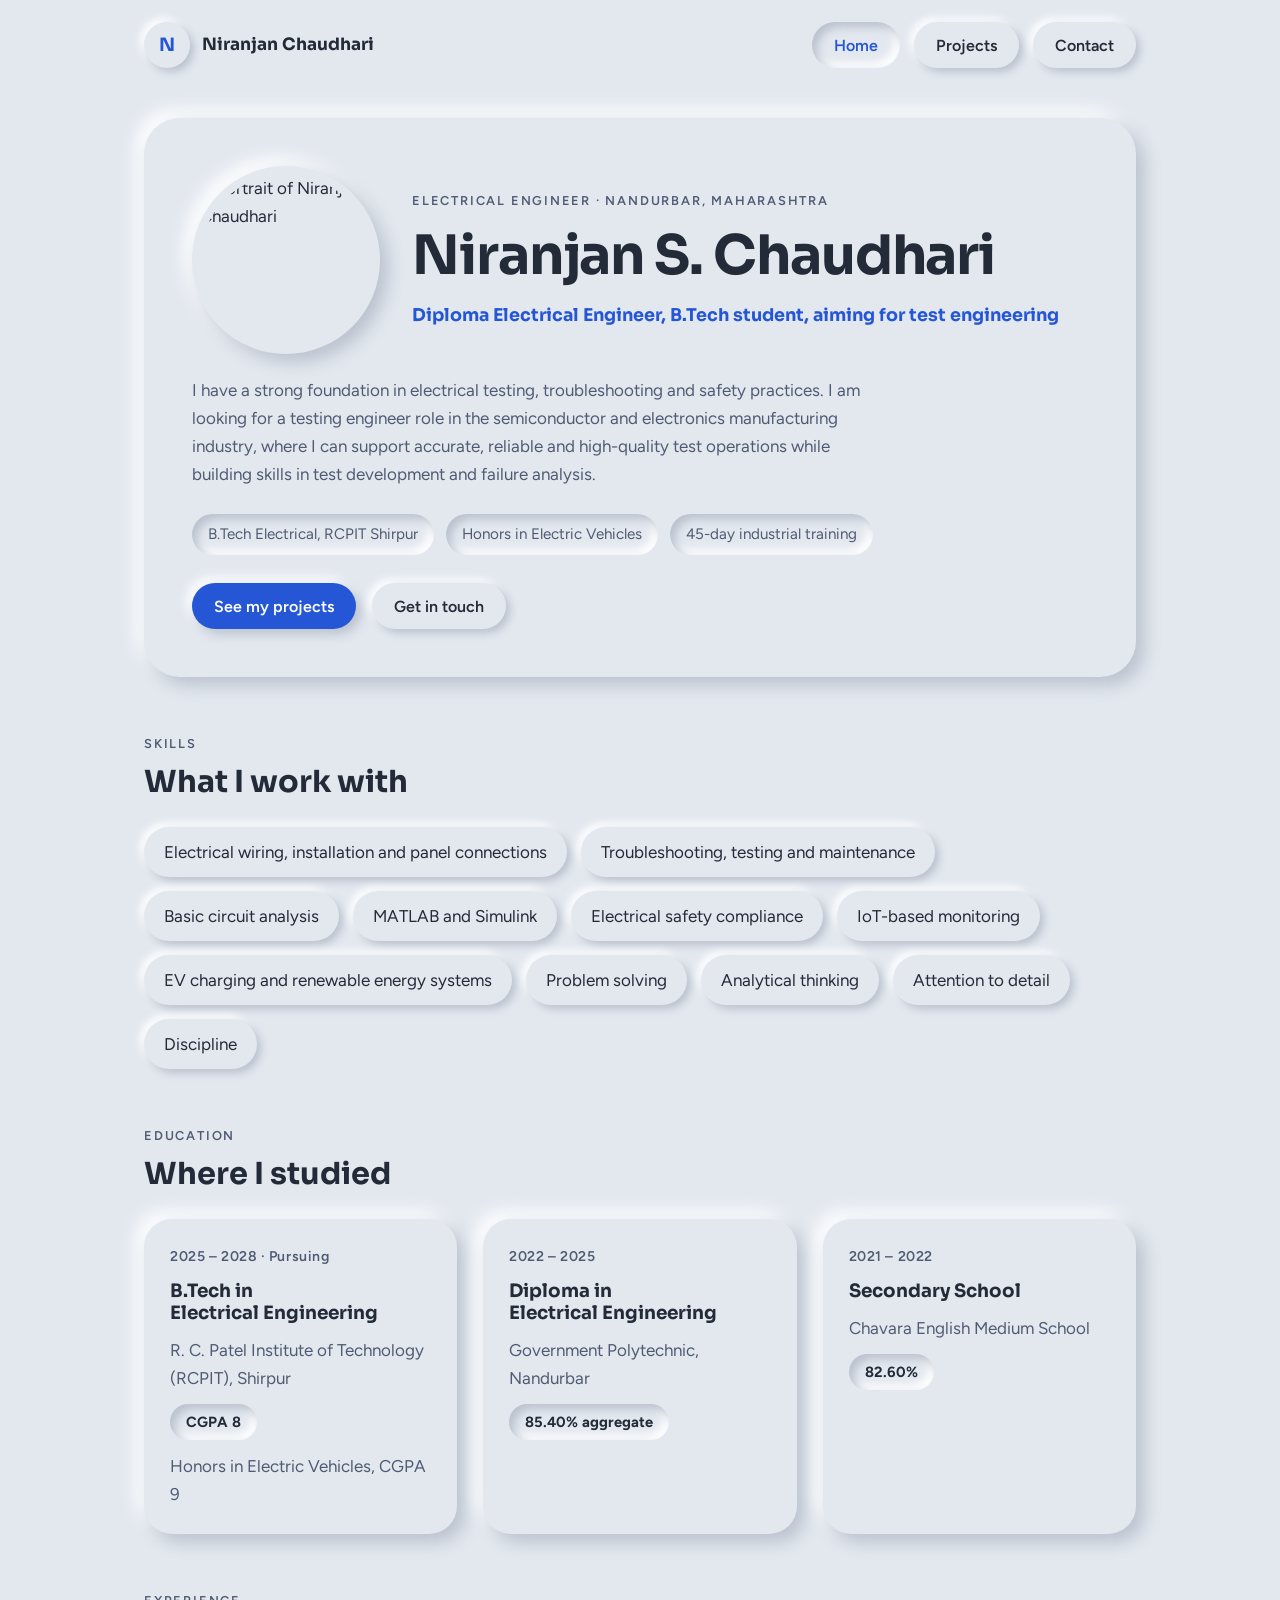
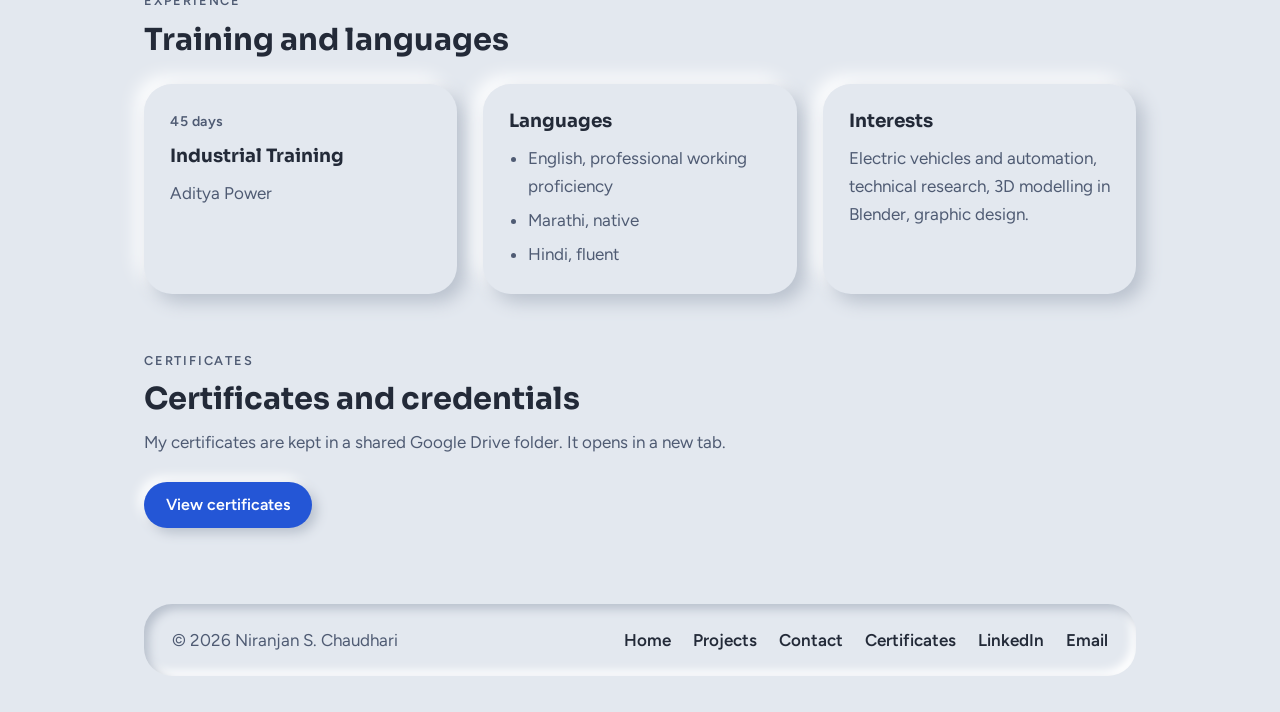
==== index.html @ 3331f8b1 "Add files via upload" ====
<!doctype html>
<html lang="en">
<head>
<meta charset="utf-8">
<meta name="viewport" content="width=device-width, initial-scale=1">
<title>Niranjan Chaudhari | Electrical Engineer Portfolio</title>
<meta name="description" content="Portfolio of Niranjan S. Chaudhari, a diploma electrical engineer and B.Tech student in Nandurbar, seeking a testing engineer role in semiconductors and electronics.">
<meta name="theme-color" content="#e3e8ef">
<link rel="icon" href="favicon.svg" type="image/svg+xml">
<link rel="preconnect" href="https://fonts.googleapis.com">
<link rel="preconnect" href="https://fonts.gstatic.com" crossorigin>
<link rel="stylesheet" href="https://fonts.googleapis.com/css2?family=Figtree:wght@400;600;700&family=Sora:wght@600;700;800&display=swap">
<link rel="stylesheet" href="style.css">
</head>
<body>
<header class="site-header wrap">
  <div class="bar">
    <a class="logo" href="index.html" aria-label="Niranjan Chaudhari, home">
      <span class="logo-mark" aria-hidden="true">N</span>
      <span class="logo-text">Niranjan Chaudhari</span>
    </a>
    <button class="menu-btn" id="menu-btn" type="button" aria-expanded="false" aria-controls="nav-list" aria-label="Open menu"><span class="bars"></span></button>
    <nav aria-label="Main">
      <ul class="nav-list" id="nav-list">
        <li><a href="index.html" aria-current="page">Home</a></li>
        <li><a href="projects.html">Projects</a></li>
        <li><a href="contact.html">Contact</a></li>
      </ul>
    </nav>
  </div>
</header>
<main class="wrap" id="main">

<section class="hero" aria-labelledby="h1">
  <div class="hero-top">
    <img class="portrait" src="niranjan.webp" width="480" height="480" alt="Portrait of Niranjan Chaudhari">
    <div class="hero-id">
      <p class="eyebrow">Electrical Engineer · Nandurbar, Maharashtra</p>
      <h1 id="h1">Niranjan S. Chaudhari</h1>
      <p class="role">Diploma Electrical Engineer, B.Tech student, aiming for test engineering</p>
    </div>
  </div>
  <p class="lede">I have a strong foundation in electrical testing, troubleshooting and safety practices. I am looking for a testing engineer role in the semiconductor and electronics manufacturing industry, where I can support accurate, reliable and high-quality test operations while building skills in test development and failure analysis.</p>
  <ul class="facts">
    <li>B.Tech Electrical, RCPIT Shirpur</li>
    <li>Honors in Electric Vehicles</li>
    <li>45-day industrial training</li>
  </ul>
  <div class="actions">
    <a class="btn primary" href="projects.html">See my projects</a>
    <a class="btn" href="contact.html">Get in touch</a>
  </div>
</section>

<section id="skills" aria-labelledby="skills-h">
  <div class="section-head">
    <p class="eyebrow">Skills</p>
    <h2 id="skills-h">What I work with</h2>
  </div>
  <ul class="skills">
    <li>Electrical wiring, installation and panel connections</li>
    <li>Troubleshooting, testing and maintenance</li>
    <li>Basic circuit analysis</li>
    <li>MATLAB and Simulink</li>
    <li>Electrical safety compliance</li>
    <li>IoT-based monitoring</li>
    <li>EV charging and renewable energy systems</li>
    <li>Problem solving</li>
    <li>Analytical thinking</li>
    <li>Attention to detail</li>
    <li>Discipline</li>
  </ul>
</section>

<section id="education" aria-labelledby="edu-h">
  <div class="section-head">
    <p class="eyebrow">Education</p>
    <h2 id="edu-h">Where I studied</h2>
  </div>
  <div class="grid">
    <article class="card">
      <p class="meta">2025 – 2028 · Pursuing</p>
      <h3>B.Tech in Electrical Engineering</h3>
      <p>R. C. Patel Institute of Technology (RCPIT), Shirpur</p>
      <span class="score">CGPA 8</span>
      <p>Honors in Electric Vehicles, CGPA 9</p>
    </article>
    <article class="card">
      <p class="meta">2022 – 2025</p>
      <h3>Diploma in Electrical Engineering</h3>
      <p>Government Polytechnic, Nandurbar</p>
      <span class="score">85.40% aggregate</span>
    </article>
    <article class="card">
      <p class="meta">2021 – 2022</p>
      <h3>Secondary School</h3>
      <p>Chavara English Medium School</p>
      <span class="score">82.60%</span>
    </article>
  </div>
</section>

<section id="training" aria-labelledby="train-h">
  <div class="section-head">
    <p class="eyebrow">Experience</p>
    <h2 id="train-h">Training and languages</h2>
  </div>
  <div class="grid">
    <article class="card">
      <p class="meta">45 days</p>
      <h3>Industrial Training</h3>
      <p>Aditya Power</p>
    </article>
    <article class="card">
      <h3>Languages</h3>
      <ul>
        <li>English, professional working proficiency</li>
        <li>Marathi, native</li>
        <li>Hindi, fluent</li>
      </ul>
    </article>
    <article class="card">
      <h3>Interests</h3>
      <p>Electric vehicles and automation, technical research, 3D modelling in Blender, graphic design.</p>
    </article>
  </div>
</section>

<section id="certificates" aria-labelledby="cert-h">
  <div class="section-head">
    <p class="eyebrow">Certificates</p>
    <h2 id="cert-h">Certificates and credentials</h2>
    <p class="lede">My certificates are kept in a shared Google Drive folder. It opens in a new tab.</p>
  </div>
  <div class="actions">
    <a class="btn primary" href="https://drive.google.com/drive/folders/1KyZvuXV9sJ7jvZbuZ_lR98AEGaqm4Hq4" target="_blank" rel="noopener noreferrer">View certificates</a>
  </div>
</section>

</main>
<footer class="site-footer wrap">
  <div class="footer-inner">
    <p>&copy; <span data-year>2026</span> Niranjan S. Chaudhari</p>
    <ul class="footer-nav">
      <li><a href="index.html">Home</a></li>
      <li><a href="projects.html">Projects</a></li>
      <li><a href="contact.html">Contact</a></li>
      <li><a href="index.html#certificates">Certificates</a></li>
      <li><a href="https://www.linkedin.com/in/electricalniranjan" target="_blank" rel="noopener noreferrer">LinkedIn</a></li>
      <li><a href="mailto:niranjansunilchaudhari@gmail.com">Email</a></li>
    </ul>
  </div>
</footer>
<div class="toast" id="toast" role="status" aria-live="polite"></div>
<script src="script.js" defer></script>
</body>
</html>
---- style.css ----
/* Layout: one centered column, raised soft panels on a single-tone ground; the only strong color is the blue accent on key actions. */
:root {
  --bg: #e3e8ef;
  --shadow-d: #b9c1cd;
  --shadow-l: #ffffff;
  --text: #232a38;
  --muted: #4f5b73;
  --accent: #2456d6;
  --accent-ink: #ffffff;
  --ok: #17794a;
  --err: #b3261e;
  --font-display: "Sora", "Segoe UI", system-ui, sans-serif;
  --font-body: "Figtree", "Segoe UI", system-ui, sans-serif;
  --raise: 8px 8px 18px var(--shadow-d), -8px -8px 18px var(--shadow-l);
  --raise-sm: 4px 4px 9px var(--shadow-d), -4px -4px 9px var(--shadow-l);
  --press: inset 5px 5px 10px var(--shadow-d), inset -5px -5px 10px var(--shadow-l);
  color-scheme: light;
}
@media (prefers-color-scheme: dark) {
  :root:not([data-theme="light"]) {
    --bg: #23272e; --shadow-d: #181b20; --shadow-l: #2e333c;
    --text: #e8ebf1; --muted: #a8b1c2; --accent: #86a8ff; --accent-ink: #12203f;
    --ok: #6fdba3; --err: #ff9a92;
    color-scheme: dark;
  }
}

*, *::before, *::after { box-sizing: border-box; }
html { scroll-behavior: smooth; }
body {
  margin: 0;
  min-height: 100vh;
  background: var(--bg);
  color: var(--text);
  font-family: var(--font-body);
  font-size: 1.0625rem;
  line-height: 1.65;
  padding-left: max(16px, env(safe-area-inset-left, 0px));
  padding-right: max(16px, env(safe-area-inset-right, 0px));
  padding-block: 0;
  display: flex;
  flex-direction: column;
}
img, svg { max-width: 100%; }
h1, h2, h3 { font-family: var(--font-display); line-height: 1.2; margin: 0; text-wrap: balance; }
h1 { font-size: clamp(2rem, 6.5vw, 3.4rem); letter-spacing: -0.02em; }
h2 { font-size: clamp(1.4rem, 4vw, 1.9rem); }
h3 { font-size: 1.15rem; }
p { margin: 0; }
a { color: var(--accent); }
:focus-visible { outline: 3px solid var(--accent); outline-offset: 3px; border-radius: 10px; }

.wrap { width: 100%; max-width: 62rem; margin-inline: auto; min-width: 0; }
.eyebrow { font-size: 0.8rem; letter-spacing: 0.14em; text-transform: uppercase; color: var(--muted); font-weight: 600; }
.lede { max-width: 42rem; color: var(--muted); }

/* header + nav */
.site-header { padding-block: 22px; position: relative; z-index: 5; }
.bar { display: flex; align-items: center; justify-content: space-between; gap: 16px; }
.logo {
  display: inline-flex; align-items: center; gap: 12px; text-decoration: none; color: var(--text);
  font-family: var(--font-display); font-weight: 700; min-width: 0;
}
.logo-mark {
  flex: none; width: 46px; height: 46px; border-radius: 50%; display: grid; place-items: center;
  background: var(--bg); box-shadow: var(--raise-sm); color: var(--accent); font-size: 1.15rem;
}
.logo-text { white-space: nowrap; overflow: hidden; text-overflow: ellipsis; }
.nav-list { list-style: none; display: flex; gap: 14px; margin: 0; padding: 0; }
.nav-list a, .btn, .menu-btn, .copy-btn {
  display: inline-flex; align-items: center; justify-content: center; gap: 8px;
  min-height: 46px; padding: 0 22px; border: 0; border-radius: 999px; cursor: pointer;
  background: var(--bg); color: var(--text); font: 600 1rem var(--font-body); text-decoration: none;
  box-shadow: var(--raise-sm); transition: box-shadow .18s ease, transform .18s ease;
}
.nav-list a:hover, .btn:hover, .menu-btn:hover, .copy-btn:hover { box-shadow: 2px 2px 5px var(--shadow-d), -2px -2px 5px var(--shadow-l); }
.nav-list a:active, .btn:active, .menu-btn:active, .copy-btn:active, .nav-list a[aria-current="page"] { box-shadow: var(--press); }
.nav-list a[aria-current="page"] { color: var(--accent); }
.btn.primary { background: var(--accent); color: var(--accent-ink); box-shadow: 5px 5px 12px var(--shadow-d), -5px -5px 12px var(--shadow-l); }
.btn.primary:active { box-shadow: inset 4px 4px 8px rgba(0,0,0,.28); }
.menu-btn { display: none; width: 46px; padding: 0; }
.menu-btn .bars, .menu-btn .bars::before, .menu-btn .bars::after {
  display: block; width: 20px; height: 2.5px; border-radius: 2px; background: currentColor; content: ""; position: relative; transition: transform .2s ease, background .2s ease;
}
.menu-btn .bars::before { position: absolute; top: -6px; }
.menu-btn .bars::after { position: absolute; top: 6px; }
.menu-btn[aria-expanded="true"] .bars { background: transparent; }
.menu-btn[aria-expanded="true"] .bars::before { transform: translateY(6px) rotate(45deg); }
.menu-btn[aria-expanded="true"] .bars::after { transform: translateY(-6px) rotate(-45deg); }

@media (max-width: 720px) {
  .menu-btn { display: inline-flex; }
  .nav-list {
    display: none; position: absolute; left: 0; right: 0; top: calc(100% - 4px);
    flex-direction: column; gap: 12px; padding: 18px; border-radius: 28px;
    background: var(--bg); box-shadow: var(--raise);
  }
  .nav-list.open { display: flex; }
  .nav-list a { width: 100%; }
}

/* sections */
main { flex: 1; padding-block: 28px 48px; display: grid; gap: 56px; }
section { min-width: 0; }
.hero { display: grid; gap: 22px; padding: clamp(22px, 5vw, 48px); border-radius: 36px; background: var(--bg); box-shadow: var(--raise); }
.hero .role { color: var(--accent); font-weight: 700; font-family: var(--font-display); font-size: 1.1rem; }
.actions { display: flex; flex-wrap: wrap; gap: 16px; margin-top: 6px; }
.facts { display: flex; flex-wrap: wrap; gap: 12px; list-style: none; padding: 0; margin: 4px 0 0; }
.facts li { padding: 8px 16px; border-radius: 999px; box-shadow: var(--press); font-size: 0.95rem; color: var(--muted); }
.section-head { display: grid; gap: 10px; margin-bottom: 26px; }

.grid { display: grid; gap: 26px; grid-template-columns: repeat(auto-fit, minmax(min(100%, 17rem), 1fr)); }
.card { padding: 26px; border-radius: 28px; background: var(--bg); box-shadow: var(--raise); display: grid; gap: 12px; align-content: start; min-width: 0; }
.card p, .card li { color: var(--muted); }
.card ul { margin: 0; padding-left: 1.15rem; display: grid; gap: 6px; }
.meta { font-size: 0.88rem; font-weight: 600; letter-spacing: .04em; color: var(--accent); }

.skills { list-style: none; padding: 0; margin: 0; display: flex; flex-wrap: wrap; gap: 14px; }
.skills li { padding: 11px 20px; border-radius: 999px; box-shadow: var(--raise-sm); min-width: 0; }

.timeline { display: grid; gap: 26px; }
.timeline .card { grid-template-columns: 1fr; }
.score { justify-self: start; padding: 6px 16px; border-radius: 999px; box-shadow: var(--press); font-weight: 700; font-size: 0.92rem; }

/* contact */
.contact-grid { display: grid; gap: 28px; grid-template-columns: repeat(auto-fit, minmax(min(100%, 20rem), 1fr)); align-items: start; }
.detail { display: grid; gap: 6px; padding: 18px 20px; border-radius: 22px; box-shadow: var(--press); min-width: 0; }
.detail span { font-size: .8rem; letter-spacing: .12em; text-transform: uppercase; color: var(--muted); font-weight: 600; }
.detail a, .detail b { font-weight: 600; overflow-wrap: anywhere; color: var(--text); }
.detail a:hover { color: var(--accent); }
.stack { display: grid; gap: 18px; }
form { display: grid; gap: 18px; }
.field { display: grid; gap: 8px; }
label { font-weight: 600; }
input, textarea {
  width: 100%; font: inherit; color: var(--text); background: var(--bg); border: 2px solid transparent;
  border-radius: 18px; padding: 14px 18px; box-shadow: var(--press);
}
textarea { min-height: 9rem; resize: vertical; }
input::placeholder, textarea::placeholder { color: var(--muted); opacity: .8; }
input:focus-visible, textarea:focus-visible { outline: none; border-color: var(--accent); }
input[aria-invalid="true"], textarea[aria-invalid="true"] { border-color: var(--err); }
.error { color: var(--err); font-size: .92rem; font-weight: 600; min-height: 1.2em; }
.status { padding: 14px 18px; border-radius: 18px; box-shadow: var(--press); font-weight: 600; }
.status.ok { color: var(--ok); }
.status.bad { color: var(--err); }
.toast {
  position: fixed; left: 50%; bottom: calc(24px + env(safe-area-inset-bottom, 0px)); transform: translate(-50%, 30px);
  max-width: calc(100vw - 32px); padding: 12px 22px; border-radius: 999px; background: var(--bg); box-shadow: var(--raise);
  font-weight: 600; opacity: 0; pointer-events: none; transition: opacity .2s ease, transform .2s ease; z-index: 20;
}
.toast.show { opacity: 1; transform: translate(-50%, 0); }

/* 404 */
.lost { text-align: center; justify-items: center; padding: clamp(28px, 7vw, 64px); border-radius: 36px; box-shadow: var(--raise); display: grid; gap: 18px; }
.lost .big { font-family: var(--font-display); font-size: clamp(4rem, 20vw, 8rem); font-weight: 800; color: var(--accent); line-height: 1; }

/* footer */
.site-footer { padding-block: 28px 36px; }
.footer-inner { display: flex; flex-wrap: wrap; gap: 18px 28px; justify-content: space-between; align-items: center; padding: 22px 28px; border-radius: 28px; box-shadow: var(--press); color: var(--muted); }
.footer-nav { display: flex; flex-wrap: wrap; gap: 8px 22px; list-style: none; margin: 0; padding: 0; }
.footer-nav a { color: var(--text); text-decoration: none; font-weight: 600; }
.footer-nav a:hover { color: var(--accent); text-decoration: underline; }

@media (prefers-reduced-motion: reduce) { * { transition: none !important; scroll-behavior: auto !important; } }

/* portrait */
.hero-top { display: flex; flex-wrap: wrap; align-items: center; gap: 24px 32px; }
.hero-id { display: grid; gap: 12px; min-width: 0; flex: 1 1 18rem; }
.portrait {
  flex: none; width: clamp(128px, 28vw, 188px); height: auto; aspect-ratio: 1; border-radius: 50%;
  padding: 8px; background: var(--bg); box-shadow: var(--raise); object-fit: cover;
}
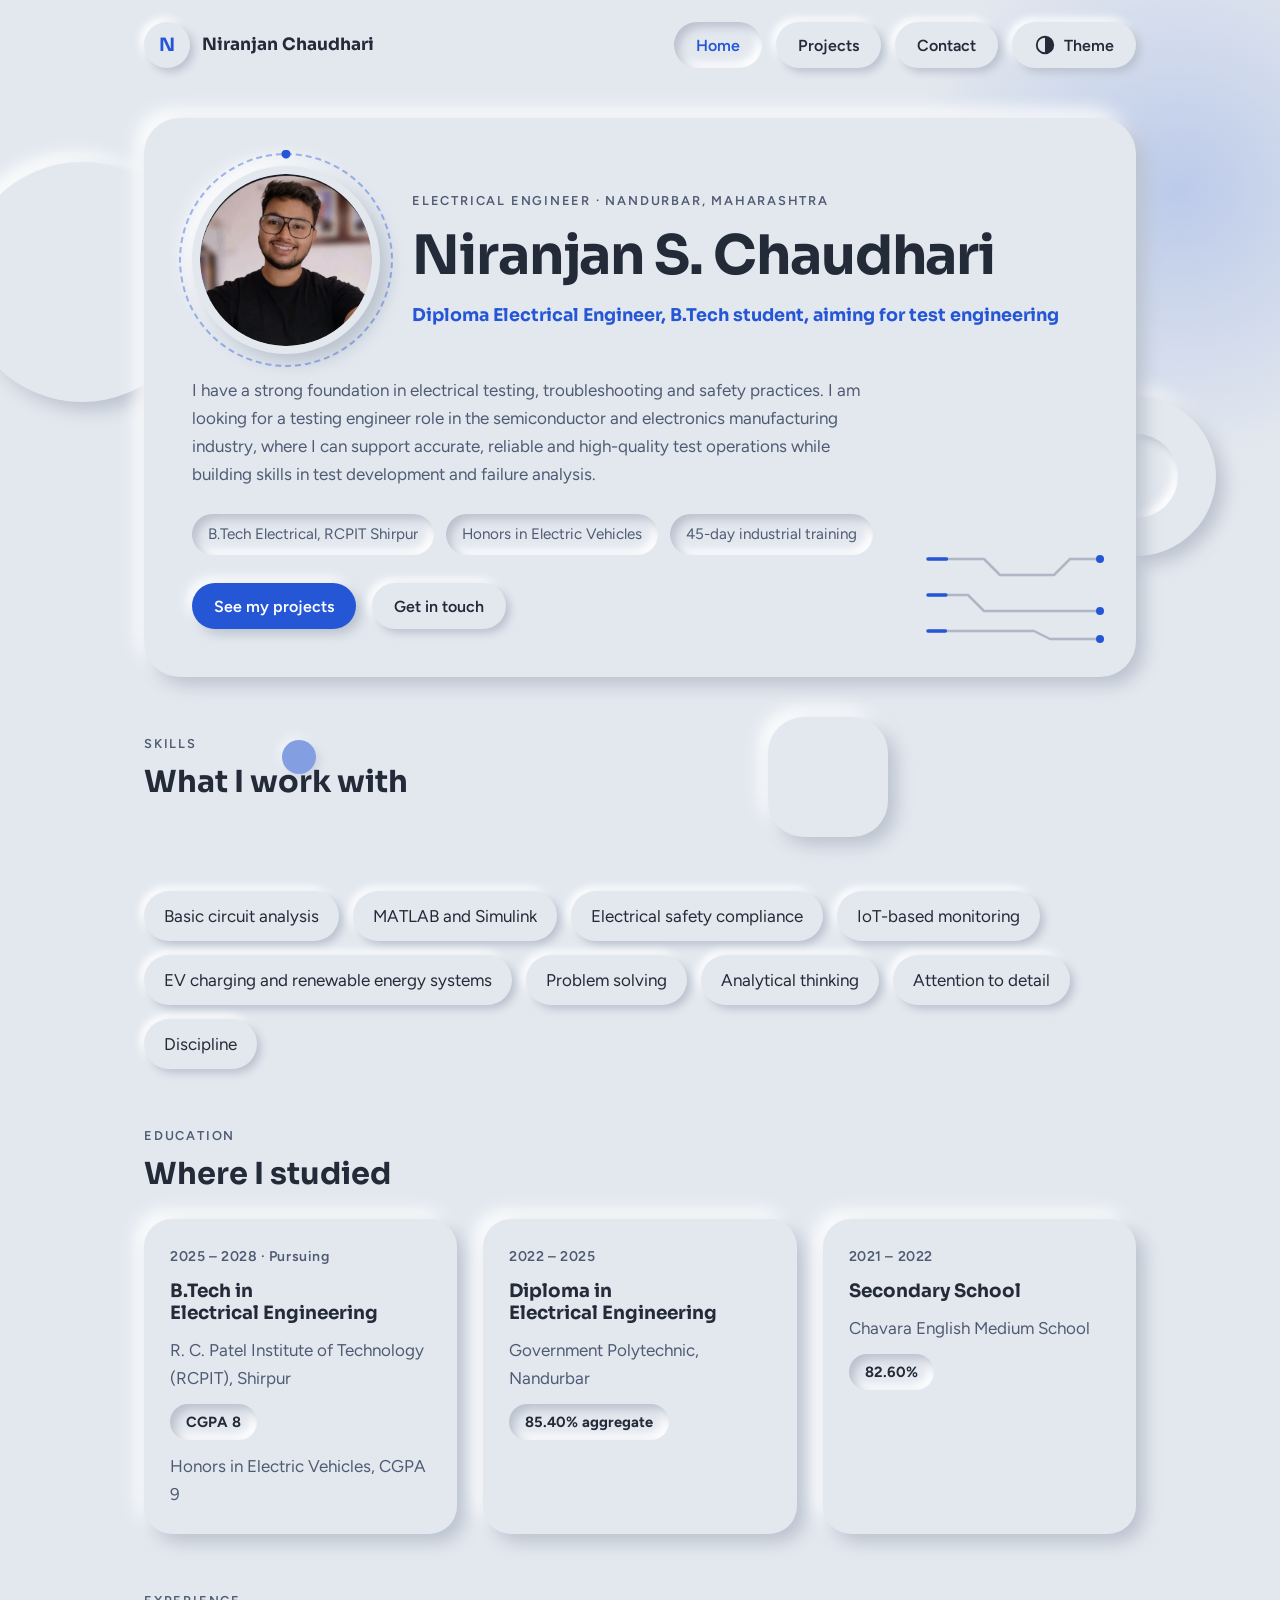
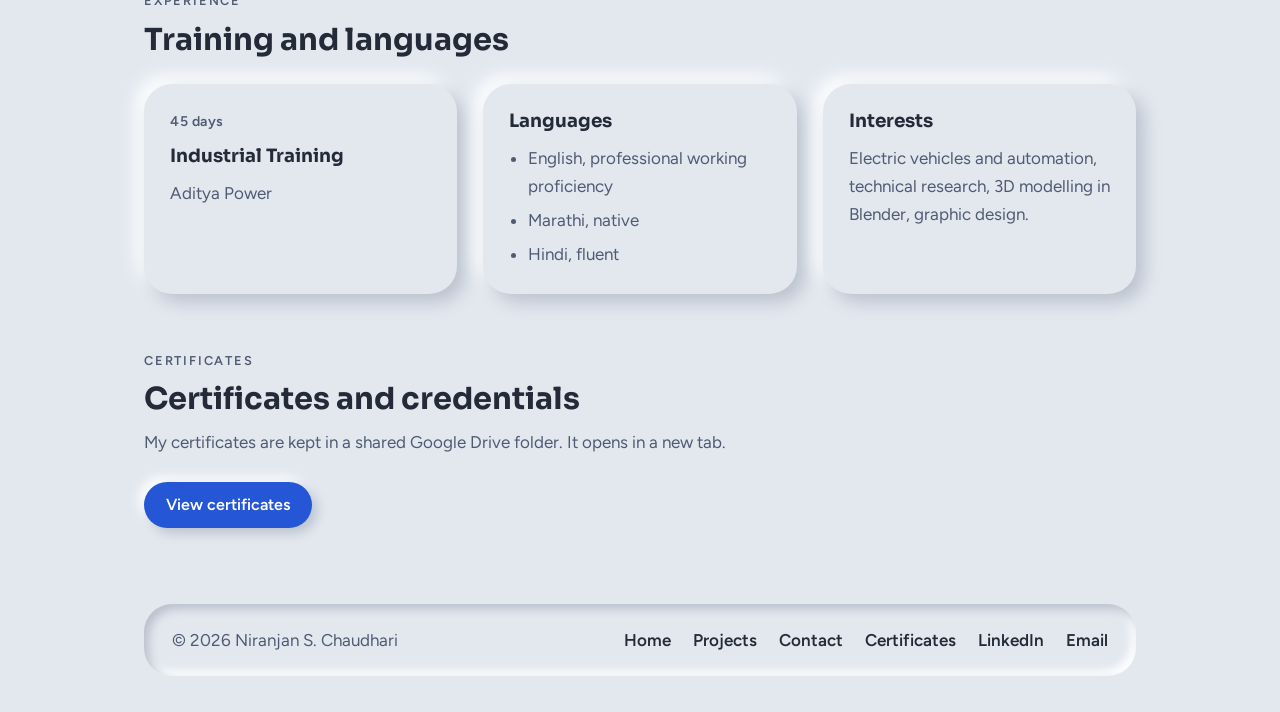
==== commit 33c615f6: "Add files via upload" ====
--- a/index.html
+++ b/index.html
@@ -6,34 +6,66 @@
 <title>Niranjan Chaudhari | Electrical Engineer Portfolio</title>
 <meta name="description" content="Portfolio of Niranjan S. Chaudhari, a diploma electrical engineer and B.Tech student in Nandurbar, seeking a testing engineer role in semiconductors and electronics.">
 <meta name="theme-color" content="#e3e8ef">
+<script>
+(function () {
+  var root = document.documentElement;
+  try {
+    var ok = ["cloud", "midnight", "mint", "blush"];
+    var t = localStorage.getItem("portfolio-theme");
+    if (ok.indexOf(t) < 0) { t = window.matchMedia && matchMedia("(prefers-color-scheme: dark)").matches ? "midnight" : "cloud"; }
+    root.setAttribute("data-theme", t);
+  } catch (e) {}
+  root.classList.add("js");
+  setTimeout(function () { if (!window.__portfolioReady) { root.classList.remove("js"); } }, 3000);
+})();
+</script>
 <link rel="icon" href="favicon.svg" type="image/svg+xml">
 <link rel="preconnect" href="https://fonts.googleapis.com">
 <link rel="preconnect" href="https://fonts.gstatic.com" crossorigin>
 <link rel="stylesheet" href="https://fonts.googleapis.com/css2?family=Figtree:wght@400;600;700&family=Sora:wght@600;700;800&display=swap">
-<link rel="stylesheet" href="style.css">
+<link rel="stylesheet" href="style.css?v=3">
 </head>
 <body>
+<div class="bg-motion" aria-hidden="true">
+  <span class="orb o5"></span>
+  <span class="orb o1"></span>
+  <span class="orb o2"></span>
+  <span class="orb o3"></span>
+  <span class="orb o4"></span>
+</div>
 <header class="site-header wrap">
   <div class="bar">
     <a class="logo" href="index.html" aria-label="Niranjan Chaudhari, home">
       <span class="logo-mark" aria-hidden="true">N</span>
       <span class="logo-text">Niranjan Chaudhari</span>
     </a>
-    <button class="menu-btn" id="menu-btn" type="button" aria-expanded="false" aria-controls="nav-list" aria-label="Open menu"><span class="bars"></span></button>
-    <nav aria-label="Main">
-      <ul class="nav-list" id="nav-list">
-        <li><a href="index.html" aria-current="page">Home</a></li>
-        <li><a href="projects.html">Projects</a></li>
-        <li><a href="contact.html">Contact</a></li>
-      </ul>
-    </nav>
+    <div class="bar-right">
+      <nav aria-label="Main">
+        <ul class="nav-list" id="nav-list">
+          <li><a href="index.html" aria-current="page">Home</a></li>
+          <li><a href="projects.html">Projects</a></li>
+          <li><a href="contact.html">Contact</a></li>
+        </ul>
+      </nav>
+      <button class="theme-btn" id="theme-btn" type="button" aria-label="Change background theme"><svg viewBox="0 0 24 24" width="22" height="22" aria-hidden="true" focusable="false"><circle cx="12" cy="12" r="9" fill="none" stroke="currentColor" stroke-width="2"/><path d="M12 3a9 9 0 0 1 0 18z" fill="currentColor"/></svg><span class="theme-label">Theme</span></button>
+      <button class="menu-btn" id="menu-btn" type="button" aria-expanded="false" aria-controls="nav-list" aria-label="Open menu"><span class="bars"></span></button>
+    </div>
   </div>
 </header>
 <main class="wrap" id="main">
 
-<section class="hero" aria-labelledby="h1">
+<section class="hero reveal" aria-labelledby="h1">
+  <svg class="trace" viewBox="0 0 180 110" aria-hidden="true" focusable="false">
+    <path class="wire" d="M4 20 H60 L76 36 H130 L146 20 H176"/>
+    <path class="wire" d="M4 56 H44 L60 72 H176"/>
+    <path class="wire" d="M4 92 H110 L126 100 H176"/>
+    <path class="pulse" pathLength="100" d="M4 20 H60 L76 36 H130 L146 20 H176"/>
+    <path class="pulse p2" pathLength="100" d="M4 56 H44 L60 72 H176"/>
+    <path class="pulse p3" pathLength="100" d="M4 92 H110 L126 100 H176"/>
+    <circle cx="176" cy="20" r="4"/><circle cx="176" cy="72" r="4"/><circle cx="176" cy="100" r="4"/>
+  </svg>
   <div class="hero-top">
-    <img class="portrait" src="niranjan.webp" width="480" height="480" alt="Portrait of Niranjan Chaudhari">
+    <div class="portrait-wrap"><img class="portrait" src="niranjan.webp" width="480" height="480" alt="Portrait of Niranjan Chaudhari"></div>
     <div class="hero-id">
       <p class="eyebrow">Electrical Engineer · Nandurbar, Maharashtra</p>
       <h1 id="h1">Niranjan S. Chaudhari</h1>
@@ -53,45 +85,45 @@
 </section>
 
 <section id="skills" aria-labelledby="skills-h">
-  <div class="section-head">
+  <div class="section-head reveal">
     <p class="eyebrow">Skills</p>
     <h2 id="skills-h">What I work with</h2>
   </div>
   <ul class="skills">
-    <li>Electrical wiring, installation and panel connections</li>
-    <li>Troubleshooting, testing and maintenance</li>
-    <li>Basic circuit analysis</li>
-    <li>MATLAB and Simulink</li>
-    <li>Electrical safety compliance</li>
-    <li>IoT-based monitoring</li>
-    <li>EV charging and renewable energy systems</li>
-    <li>Problem solving</li>
-    <li>Analytical thinking</li>
-    <li>Attention to detail</li>
-    <li>Discipline</li>
+    <li class="reveal">Electrical wiring, installation and panel connections</li>
+    <li class="reveal">Troubleshooting, testing and maintenance</li>
+    <li class="reveal">Basic circuit analysis</li>
+    <li class="reveal">MATLAB and Simulink</li>
+    <li class="reveal">Electrical safety compliance</li>
+    <li class="reveal">IoT-based monitoring</li>
+    <li class="reveal">EV charging and renewable energy systems</li>
+    <li class="reveal">Problem solving</li>
+    <li class="reveal">Analytical thinking</li>
+    <li class="reveal">Attention to detail</li>
+    <li class="reveal">Discipline</li>
   </ul>
 </section>
 
 <section id="education" aria-labelledby="edu-h">
-  <div class="section-head">
+  <div class="section-head reveal">
     <p class="eyebrow">Education</p>
     <h2 id="edu-h">Where I studied</h2>
   </div>
   <div class="grid">
-    <article class="card">
+    <article class="card reveal">
       <p class="meta">2025 – 2028 · Pursuing</p>
       <h3>B.Tech in Electrical Engineering</h3>
       <p>R. C. Patel Institute of Technology (RCPIT), Shirpur</p>
       <span class="score">CGPA 8</span>
       <p>Honors in Electric Vehicles, CGPA 9</p>
     </article>
-    <article class="card">
+    <article class="card reveal">
       <p class="meta">2022 – 2025</p>
       <h3>Diploma in Electrical Engineering</h3>
       <p>Government Polytechnic, Nandurbar</p>
       <span class="score">85.40% aggregate</span>
     </article>
-    <article class="card">
+    <article class="card reveal">
       <p class="meta">2021 – 2022</p>
       <h3>Secondary School</h3>
       <p>Chavara English Medium School</p>
@@ -101,17 +133,17 @@
 </section>
 
 <section id="training" aria-labelledby="train-h">
-  <div class="section-head">
+  <div class="section-head reveal">
     <p class="eyebrow">Experience</p>
     <h2 id="train-h">Training and languages</h2>
   </div>
   <div class="grid">
-    <article class="card">
+    <article class="card reveal">
       <p class="meta">45 days</p>
       <h3>Industrial Training</h3>
       <p>Aditya Power</p>
     </article>
-    <article class="card">
+    <article class="card reveal">
       <h3>Languages</h3>
       <ul>
         <li>English, professional working proficiency</li>
@@ -119,7 +151,7 @@
         <li>Hindi, fluent</li>
       </ul>
     </article>
-    <article class="card">
+    <article class="card reveal">
       <h3>Interests</h3>
       <p>Electric vehicles and automation, technical research, 3D modelling in Blender, graphic design.</p>
     </article>
@@ -127,7 +159,7 @@
 </section>
 
 <section id="certificates" aria-labelledby="cert-h">
-  <div class="section-head">
+  <div class="section-head reveal">
     <p class="eyebrow">Certificates</p>
     <h2 id="cert-h">Certificates and credentials</h2>
     <p class="lede">My certificates are kept in a shared Google Drive folder. It opens in a new tab.</p>
@@ -152,6 +184,6 @@
   </div>
 </footer>
 <div class="toast" id="toast" role="status" aria-live="polite"></div>
-<script src="script.js" defer></script>
+<script src="script.js?v=3" defer></script>
 </body>
 </html>
--- a/style.css
+++ b/style.css
@@ -14,15 +14,35 @@
   --raise: 8px 8px 18px var(--shadow-d), -8px -8px 18px var(--shadow-l);
   --raise-sm: 4px 4px 9px var(--shadow-d), -4px -4px 9px var(--shadow-l);
   --press: inset 5px 5px 10px var(--shadow-d), inset -5px -5px 10px var(--shadow-l);
+  --glow: rgba(36, 86, 214, 0.2);
   color-scheme: light;
 }
+/* Themes: Cloud is the default above. Midnight also follows the visitor's dark mode until they pick one. */
 @media (prefers-color-scheme: dark) {
-  :root:not([data-theme="light"]) {
+  :root:not([data-theme]) {
     --bg: #23272e; --shadow-d: #181b20; --shadow-l: #2e333c;
     --text: #e8ebf1; --muted: #a8b1c2; --accent: #86a8ff; --accent-ink: #12203f;
-    --ok: #6fdba3; --err: #ff9a92;
+    --ok: #6fdba3; --err: #ff9a92; --glow: rgba(134, 168, 255, 0.16);
     color-scheme: dark;
   }
+}
+:root[data-theme="midnight"] {
+  --bg: #23272e; --shadow-d: #181b20; --shadow-l: #2e333c;
+  --text: #e8ebf1; --muted: #a8b1c2; --accent: #86a8ff; --accent-ink: #12203f;
+  --ok: #6fdba3; --err: #ff9a92; --glow: rgba(134, 168, 255, 0.16);
+  color-scheme: dark;
+}
+:root[data-theme="mint"] {
+  --bg: #dfeae4; --shadow-d: #b3c5ba; --shadow-l: #ffffff;
+  --text: #1e2d27; --muted: #44564d; --accent: #0b6b46; --accent-ink: #ffffff;
+  --ok: #0b6b46; --err: #a8261e; --glow: rgba(11, 107, 70, 0.18);
+  color-scheme: light;
+}
+:root[data-theme="blush"] {
+  --bg: #eee2e0; --shadow-d: #cfb9b6; --shadow-l: #ffffff;
+  --text: #34232a; --muted: #664b53; --accent: #a82a63; --accent-ink: #ffffff;
+  --ok: #17794a; --err: #a8261e; --glow: rgba(168, 42, 99, 0.16);
+  color-scheme: light;
 }
 
 *, *::before, *::after { box-sizing: border-box; }
@@ -67,14 +87,14 @@
 }
 .logo-text { white-space: nowrap; overflow: hidden; text-overflow: ellipsis; }
 .nav-list { list-style: none; display: flex; gap: 14px; margin: 0; padding: 0; }
-.nav-list a, .btn, .menu-btn, .copy-btn {
+.nav-list a, .btn, .menu-btn, .copy-btn, .theme-btn {
   display: inline-flex; align-items: center; justify-content: center; gap: 8px;
   min-height: 46px; padding: 0 22px; border: 0; border-radius: 999px; cursor: pointer;
   background: var(--bg); color: var(--text); font: 600 1rem var(--font-body); text-decoration: none;
   box-shadow: var(--raise-sm); transition: box-shadow .18s ease, transform .18s ease;
 }
-.nav-list a:hover, .btn:hover, .menu-btn:hover, .copy-btn:hover { box-shadow: 2px 2px 5px var(--shadow-d), -2px -2px 5px var(--shadow-l); }
-.nav-list a:active, .btn:active, .menu-btn:active, .copy-btn:active, .nav-list a[aria-current="page"] { box-shadow: var(--press); }
+.nav-list a:hover, .btn:hover, .menu-btn:hover, .copy-btn:hover, .theme-btn:hover { box-shadow: 2px 2px 5px var(--shadow-d), -2px -2px 5px var(--shadow-l); }
+.nav-list a:active, .btn:active, .menu-btn:active, .copy-btn:active, .theme-btn:active, .nav-list a[aria-current="page"] { box-shadow: var(--press); }
 .nav-list a[aria-current="page"] { color: var(--accent); }
 .btn.primary { background: var(--accent); color: var(--accent-ink); box-shadow: 5px 5px 12px var(--shadow-d), -5px -5px 12px var(--shadow-l); }
 .btn.primary:active { box-shadow: inset 4px 4px 8px rgba(0,0,0,.28); }
@@ -100,9 +120,9 @@
 }
 
 /* sections */
-main { flex: 1; padding-block: 28px 48px; display: grid; gap: 56px; }
+main { flex: 1; padding-block: 28px 48px; display: grid; gap: 56px; position: relative; z-index: 1; }
 section { min-width: 0; }
-.hero { display: grid; gap: 22px; padding: clamp(22px, 5vw, 48px); border-radius: 36px; background: var(--bg); box-shadow: var(--raise); }
+.hero { position: relative; display: grid; gap: 22px; padding: clamp(22px, 5vw, 48px); border-radius: 36px; background: var(--bg); box-shadow: var(--raise); }
 .hero .role { color: var(--accent); font-weight: 700; font-family: var(--font-display); font-size: 1.1rem; }
 .actions { display: flex; flex-wrap: wrap; gap: 16px; margin-top: 6px; }
 .facts { display: flex; flex-wrap: wrap; gap: 12px; list-style: none; padding: 0; margin: 4px 0 0; }
@@ -156,18 +176,88 @@
 .lost .big { font-family: var(--font-display); font-size: clamp(4rem, 20vw, 8rem); font-weight: 800; color: var(--accent); line-height: 1; }
 
 /* footer */
-.site-footer { padding-block: 28px 36px; }
+.site-footer { padding-block: 28px 36px; position: relative; z-index: 1; }
 .footer-inner { display: flex; flex-wrap: wrap; gap: 18px 28px; justify-content: space-between; align-items: center; padding: 22px 28px; border-radius: 28px; box-shadow: var(--press); color: var(--muted); }
 .footer-nav { display: flex; flex-wrap: wrap; gap: 8px 22px; list-style: none; margin: 0; padding: 0; }
 .footer-nav a { color: var(--text); text-decoration: none; font-weight: 600; }
 .footer-nav a:hover { color: var(--accent); text-decoration: underline; }
 
-@media (prefers-reduced-motion: reduce) { * { transition: none !important; scroll-behavior: auto !important; } }
-
-/* portrait */
+/* portrait with an orbiting dot */
 .hero-top { display: flex; flex-wrap: wrap; align-items: center; gap: 24px 32px; }
 .hero-id { display: grid; gap: 12px; min-width: 0; flex: 1 1 18rem; }
+.portrait-wrap { position: relative; flex: none; width: clamp(128px, 28vw, 188px); animation: bob 7s ease-in-out infinite; }
 .portrait {
-  flex: none; width: clamp(128px, 28vw, 188px); height: auto; aspect-ratio: 1; border-radius: 50%;
+  display: block; width: 100%; height: auto; aspect-ratio: 1; border-radius: 50%;
   padding: 8px; background: var(--bg); box-shadow: var(--raise); object-fit: cover;
 }
+.portrait-wrap::before, .portrait-wrap::after { content: ""; position: absolute; border-radius: 50%; pointer-events: none; }
+.portrait-wrap::before { inset: -13px; border: 2px dashed var(--accent); opacity: 0.4; animation: spin 40s linear infinite; }
+.portrait-wrap::after { inset: -16px; background: radial-gradient(circle at 50% 4px, var(--accent) 0 4px, transparent 5px); animation: spin 8s linear infinite; }
+
+/* header actions and theme button */
+.bar-right { display: flex; align-items: center; gap: 14px; }
+.theme-btn svg { flex: none; transition: transform 0.5s ease; }
+@media (max-width: 720px) {
+  .theme-btn { width: 46px; padding: 0; }
+  .theme-label { display: none; }
+}
+
+/* floating background shapes */
+.bg-motion { position: fixed; inset: 0; overflow: hidden; pointer-events: none; z-index: 0; }
+.orb { position: absolute; border-radius: 50%; background: var(--bg); box-shadow: var(--raise); will-change: transform; }
+.o1 { width: clamp(120px, 22vw, 240px); aspect-ratio: 1; left: -3%; top: 18%; animation: drift-a 26s ease-in-out infinite alternate; }
+.o2 { width: clamp(90px, 14vw, 160px); aspect-ratio: 1; right: 5%; top: 44%; animation: drift-b 21s ease-in-out infinite alternate; }
+.o2::after { content: ""; position: absolute; inset: 24%; border-radius: 50%; box-shadow: var(--press); }
+.o3 { width: clamp(70px, 10vw, 120px); aspect-ratio: 1; border-radius: 30%; left: 60%; bottom: 7%; animation: drift-c 30s ease-in-out infinite alternate, spin-r 45s linear infinite; }
+.o4 { width: 34px; aspect-ratio: 1; background: var(--accent); opacity: 0.5; left: 22%; bottom: 14%; box-shadow: 4px 4px 10px var(--shadow-d), -4px -4px 10px var(--shadow-l); animation: drift-b 15s ease-in-out infinite alternate; }
+.o5 { width: min(70vw, 560px); aspect-ratio: 1; right: -14%; top: -10%; box-shadow: none; background: radial-gradient(circle, var(--glow), transparent 68%); animation: drift-a 34s ease-in-out infinite alternate; }
+
+/* circuit trace with a moving current, desktop only */
+.trace { position: absolute; right: 32px; bottom: 28px; width: 180px; height: auto; display: none; pointer-events: none; }
+@media (min-width: 1100px) { .trace { display: block; } }
+.trace .wire, .trace .pulse { fill: none; stroke-linecap: round; stroke-linejoin: round; }
+.trace .wire { stroke: var(--muted); stroke-width: 2.5; opacity: 0.35; }
+.trace .pulse { stroke: var(--accent); stroke-width: 3.5; stroke-dasharray: 10 90; animation: flow 3.4s linear infinite; }
+.trace .p2 { animation-delay: -1.1s; }
+.trace .p3 { animation-delay: -2.2s; }
+.trace circle { fill: var(--accent); }
+
+/* 404 number floats */
+.lost .big { animation: bob 5s ease-in-out infinite; }
+
+/* hover lift (mouse devices only) */
+.logo-mark { transition: transform 0.3s ease; }
+@media (hover: hover) {
+  .grid > .card { transition: transform 0.25s ease, box-shadow 0.25s ease; }
+  .grid > .card:hover { transform: translateY(-6px); box-shadow: 12px 12px 26px var(--shadow-d), -12px -12px 26px var(--shadow-l); }
+  .skills li { transition: transform 0.2s ease, box-shadow 0.2s ease; }
+  .skills li:hover { transform: translateY(-3px); }
+  .logo:hover .logo-mark { transform: rotate(-12deg) scale(1.06); }
+}
+
+/* scroll reveal: only hidden while JS is running; content shows at once without it */
+html.js .reveal {
+  opacity: 0; transform: translateY(24px);
+  transition: opacity 0.6s ease var(--d, 0ms), transform 0.6s cubic-bezier(0.2, 0.7, 0.2, 1) var(--d, 0ms);
+}
+html.js .reveal.in { opacity: 1; transform: none; }
+
+/* smooth colour change when the theme button is pressed */
+html.theme-anim *, html.theme-anim *::before, html.theme-anim *::after {
+  transition: background-color 0.5s ease, color 0.5s ease, box-shadow 0.5s ease, border-color 0.5s ease, fill 0.5s ease, stroke 0.5s ease, transform 0.5s ease !important;
+}
+
+@keyframes drift-a { from { transform: translate3d(0, 0, 0); } 50% { transform: translate3d(5vw, -6vh, 0); } to { transform: translate3d(-3vw, 5vh, 0); } }
+@keyframes drift-b { from { transform: translate3d(0, 0, 0); } 50% { transform: translate3d(-6vw, 5vh, 0); } to { transform: translate3d(3vw, -7vh, 0); } }
+@keyframes drift-c { from { transform: translate3d(0, 0, 0); } 50% { transform: translate3d(-4vw, -8vh, 0); } to { transform: translate3d(5vw, 4vh, 0); } }
+@keyframes spin { to { transform: rotate(360deg); } }
+@keyframes spin-r { to { rotate: 360deg; } }
+@keyframes bob { 0%, 100% { transform: translateY(0); } 50% { transform: translateY(-8px); } }
+@keyframes flow { from { stroke-dashoffset: 0; } to { stroke-dashoffset: -100; } }
+
+@media (prefers-reduced-motion: reduce) {
+  *, *::before, *::after, html.theme-anim *, html.theme-anim *::before, html.theme-anim *::after {
+    animation: none !important; transition: none !important; scroll-behavior: auto !important;
+  }
+  html.js .reveal { opacity: 1; transform: none; }
+}
